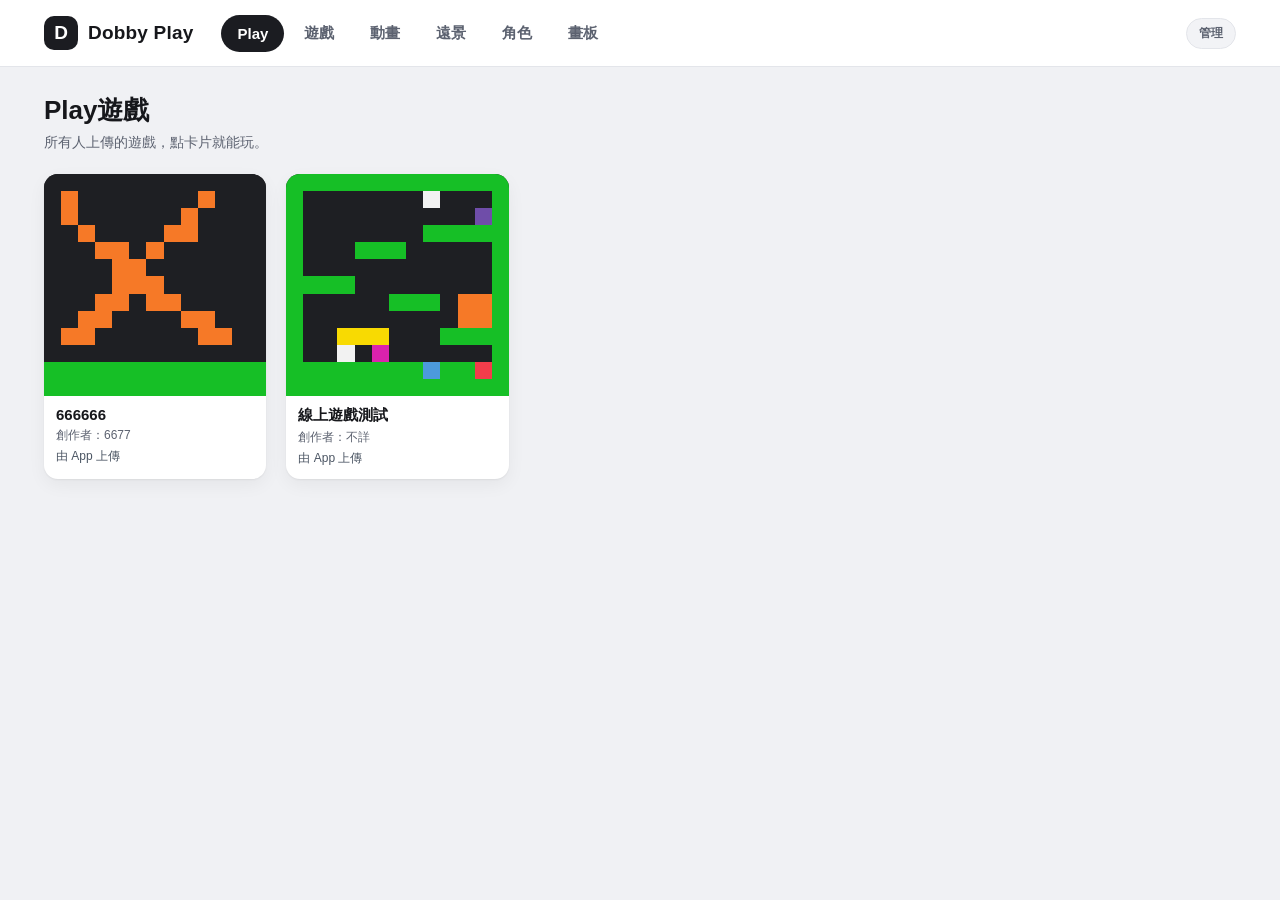
==== index.html @ 44bf74f0 "Fix Play game payload decoding (gzip bytes support)" ====
<!DOCTYPE html>
<html lang="zh-Hant">
<head>
<meta charset="utf-8">
<meta name="viewport" content="width=device-width, initial-scale=1.0">
<title>Dobby Play — 探索大家的創作</title>
<link rel="icon" type="image/png" href="index.icon.png">
<link rel="stylesheet" href="site.css?v=2026110305">
<script>
  // 舊分享連結（/#g=…）直接轉到遊戲頁，避免落在探索首頁。
  if (location.hash.indexOf('#g=') === 0) location.replace('play.html' + location.hash);
</script>
</head>
<body>
<header class="topbar">
  <div class="topbar-inner">
    <a class="brand" href="./">
      <span class="brand-mark">D</span>
      <span class="brand-name">Dobby Play</span>
    </a>
    <nav class="tabs" id="tabs">
      <button class="tab is-active" data-type="game">Play</button>
      <button class="tab" data-type="rooms">遊戲</button>
      <button class="tab" data-type="animation">動畫</button>
      <button class="tab" data-type="background">遠景</button>
      <button class="tab" data-type="character">角色</button>
      <button class="tab" data-type="board">畫板</button>
    </nav>
    <div class="topbar-right">
      <a class="hint-chip admin-link" id="adminLink" href="admin.html">管理</a>
    </div>
  </div>
</header>

<main class="page">
  <div class="section-head">
    <h1 id="sectionTitle">Play遊戲</h1>
    <p id="sectionSub">所有人上傳的遊戲，點卡片就能玩。</p>
  </div>
  <div class="grid" id="grid"></div>
  <div class="empty" id="emptyState" hidden>這裡還沒有作品。</div>
</main>

<div class="toast" id="toast" hidden></div>
<script src="site.js?v=2026110306"></script>
</body>
</html>
---- site.css ----
:root {
  --bg: #f0f1f4;
  --card: #ffffff;
  --ink: #16171b;
  --ink-soft: #5c6270;
  --line: #e3e5ea;
  --accent: #2b7cf7;
  --thumb-bg: #141519;
  --radius: 14px;
  --shadow: 0 1px 2px rgba(16, 18, 24, .06), 0 6px 18px rgba(16, 18, 24, .05);
}

* { box-sizing: border-box; }

html, body {
  margin: 0;
  padding: 0;
  background: var(--bg);
  color: var(--ink);
  font-family: "Noto Sans TC", "PingFang TC", "Microsoft JhengHei", -apple-system, "Segoe UI", Arial, sans-serif;
  -webkit-font-smoothing: antialiased;
}

/* --- 頂列 --- */
.topbar {
  position: sticky;
  top: 0;
  z-index: 20;
  background: #fff;
  border-bottom: 1px solid var(--line);
}

.topbar-inner {
  max-width: 1240px;
  margin: 0 auto;
  height: 66px;
  padding: 0 24px;
  display: flex;
  align-items: center;
  gap: 28px;
}

.brand {
  display: flex;
  align-items: center;
  gap: 10px;
  text-decoration: none;
  color: var(--ink);
  flex: 0 0 auto;
}

.brand-mark {
  width: 34px;
  height: 34px;
  border-radius: 10px;
  background: #1b1c21;
  color: #fff;
  font-weight: 800;
  font-size: 19px;
  display: grid;
  place-items: center;
}

.brand-name {
  font-weight: 800;
  font-size: 19px;
  letter-spacing: .2px;
}

.tabs {
  display: flex;
  gap: 4px;
  flex: 1 1 auto;
  overflow-x: auto;
  scrollbar-width: none;
}

.tabs::-webkit-scrollbar { display: none; }

.tab {
  border: 0;
  background: transparent;
  color: var(--ink-soft);
  font: inherit;
  font-weight: 700;
  font-size: 15px;
  padding: 9px 16px;
  border-radius: 999px;
  cursor: pointer;
  white-space: nowrap;
}

.tab:hover { background: #eef0f4; color: var(--ink); }

.tab.is-active { background: #1b1c21; color: #fff; }

.topbar-right {
  flex: 0 0 auto;
  display: flex;
  align-items: center;
  gap: 8px;
}

.admin-link {
  text-decoration: none;
  color: var(--ink);
  font-weight: 700;
}

.hint-chip {
  font-size: 12px;
  color: var(--ink-soft);
  background: #f2f3f6;
  border: 1px solid var(--line);
  border-radius: 999px;
  padding: 6px 12px;
  white-space: nowrap;
}

/* --- 內容 --- */
.page {
  max-width: 1240px;
  margin: 0 auto;
  padding: 26px 24px 64px;
}

.section-head h1 {
  font-size: 26px;
  margin: 0 0 6px;
}

.section-head p {
  margin: 0 0 22px;
  color: var(--ink-soft);
  font-size: 14px;
}

.grid {
  display: grid;
  grid-template-columns: repeat(auto-fill, minmax(196px, 1fr));
  gap: 22px 20px;
}

.card {
  background: var(--card);
  border-radius: var(--radius);
  box-shadow: var(--shadow);
  overflow: hidden;
  cursor: pointer;
  transition: transform .12s ease, box-shadow .12s ease;
  display: flex;
  flex-direction: column;
}

.card:hover {
  transform: translateY(-2px);
  box-shadow: 0 2px 4px rgba(16, 18, 24, .08), 0 12px 26px rgba(16, 18, 24, .1);
}

.thumb {
  aspect-ratio: 1 / 1;
  background: var(--thumb-bg);
  display: grid;
  place-items: center;
  overflow: hidden;
}

.thumb img {
  width: 100%;
  height: 100%;
  object-fit: contain;
  image-rendering: pixelated;
  display: block;
}

.card-body {
  padding: 10px 12px 12px;
  display: flex;
  flex-direction: column;
  gap: 4px;
}

.card-title {
  font-size: 15px;
  font-weight: 700;
  margin: 0;
  white-space: nowrap;
  overflow: hidden;
  text-overflow: ellipsis;
}

.card-creator {
  font-size: 12px;
  color: var(--ink-soft);
  margin: 0;
  white-space: nowrap;
  overflow: hidden;
  text-overflow: ellipsis;
}

.card-meta {
  font-size: 12px;
  color: #4b5563;
  margin: 0;
  display: flex;
  align-items: center;
  gap: 4px;
}

.badge {
  font-size: 11px;
  font-weight: 700;
  color: #fff;
  background: #8a8fa0;
  border-radius: 999px;
  padding: 2px 8px;
  margin-left: auto;
}

.card.is-local .badge { background: #16a34a; }

/* 製作卡片 */
.make-card {
  border: 2px dashed #c7cbd4;
  border-radius: var(--radius);
  background: transparent;
  display: flex;
  flex-direction: column;
  align-items: center;
  justify-content: center;
  gap: 10px;
  min-height: 200px;
  cursor: pointer;
  color: var(--ink-soft);
  font-weight: 700;
  font-size: 14px;
  transition: border-color .12s ease, color .12s ease, background .12s ease;
}

.make-card:hover {
  border-color: var(--accent);
  color: var(--accent);
  background: rgba(43, 124, 247, .05);
}

.make-plus {
  width: 46px;
  height: 46px;
  border-radius: 50%;
  background: #1b1c21;
  color: #fff;
  font-size: 26px;
  font-weight: 700;
  display: grid;
  place-items: center;
  line-height: 1;
}

.empty {
  text-align: center;
  color: var(--ink-soft);
  padding: 72px 0;
  font-size: 15px;
}

/* --- 上傳表單（遊戲素材頁籤） --- */
.uploader {
  background: var(--card);
  border: 1px solid var(--line);
  border-radius: var(--radius);
  box-shadow: var(--shadow);
  padding: 18px 20px 20px;
  margin: 0 0 26px;
}

.uploader h2 { margin: 0 0 4px; font-size: 18px; }
.uploader-note { margin: 0 0 16px; color: var(--ink-soft); font-size: 13px; }
.uploader-row { display: flex; flex-wrap: wrap; align-items: flex-end; gap: 12px; margin-bottom: 12px; }
.uploader-row .field { min-width: 180px; flex: 1 1 180px; }

.uploader .field select {
  height: 42px;
  border: 1px solid var(--line);
  border-radius: 10px;
  padding: 0 10px;
  font: inherit;
  font-size: 14px;
  color: var(--ink);
  background: #fff;
}

.uploader .field input[type="file"] {
  height: 42px;
  border: 1px solid var(--line);
  border-radius: 10px;
  padding: 7px 10px;
  font-size: 13px;
  background: #fff;
}

.msg { font-size: 13px; color: var(--ink-soft); margin: 4px 0 0; min-height: 18px; }

@media (max-width: 760px) {
  .uploader-row .field { flex-basis: 100%; }
}

/* --- 編輯器 --- */
.editor-mask {
  position: fixed;
  inset: 0;
  background: rgba(12, 14, 20, .55);
  z-index: 60;
  display: grid;
  place-items: center;
  padding: 24px;
}

.editor-mask[hidden] { display: none; }

.editor {
  width: min(920px, 100%);
  background: #fff;
  border-radius: 20px;
  box-shadow: 0 24px 60px rgba(0, 0, 0, .28);
  padding: 22px 24px 24px;
}

.editor-head {
  display: flex;
  align-items: center;
  justify-content: space-between;
  margin-bottom: 18px;
}

.editor-head h2 { margin: 0; font-size: 20px; }

.editor-actions { display: flex; gap: 8px; }

.btn {
  border: 0;
  border-radius: 10px;
  font: inherit;
  font-weight: 700;
  font-size: 14px;
  padding: 10px 18px;
  cursor: pointer;
}

.btn.primary { background: var(--accent); color: #fff; }
.btn.primary:hover { background: #1f6ee6; }
.btn.ghost { background: #eef0f4; color: var(--ink); }
.btn.ghost:hover { background: #e3e6ec; }

.editor-body { display: flex; gap: 26px; }

.canvas-wrap {
  flex: 0 0 auto;
  background: #141519;
  border-radius: 14px;
  padding: 10px;
}

#pixelCanvas {
  display: block;
  width: 480px;
  height: 480px;
  image-rendering: pixelated;
  cursor: crosshair;
  touch-action: none;
  background:
    repeating-conic-gradient(#23252c 0% 25%, #1b1d23 0% 50%) 0 0 / 40px 40px;
}

.editor-side {
  flex: 1 1 auto;
  display: flex;
  flex-direction: column;
  gap: 14px;
  min-width: 240px;
}

.field { display: flex; flex-direction: column; gap: 6px; font-size: 13px; color: var(--ink-soft); font-weight: 700; }

.field input {
  height: 42px;
  border: 1px solid var(--line);
  border-radius: 10px;
  padding: 0 12px;
  font: inherit;
  font-size: 14px;
  color: var(--ink);
  outline: none;
}

.field input:focus { border-color: var(--accent); }

.palette { display: grid; grid-template-columns: repeat(4, 1fr); gap: 8px; }

.swatch {
  height: 42px;
  border-radius: 10px;
  border: 3px solid transparent;
  cursor: pointer;
}

.swatch.is-active { border-color: #1b1c21; }

.tools { display: grid; grid-template-columns: repeat(3, 1fr); gap: 8px; }

.tool {
  border: 1px solid var(--line);
  background: #fff;
  border-radius: 10px;
  font: inherit;
  font-size: 13px;
  font-weight: 700;
  color: var(--ink);
  padding: 8px 6px;
  cursor: pointer;
}

.tool.is-active { background: #1b1c21; color: #fff; border-color: #1b1c21; }

.editor-note { font-size: 12px; color: var(--ink-soft); line-height: 1.6; margin: 4px 0 0; }

/* --- 提示 --- */
.toast {
  position: fixed;
  left: 50%;
  bottom: 32px;
  transform: translateX(-50%);
  background: #1b1c21;
  color: #fff;
  font-size: 14px;
  padding: 12px 20px;
  border-radius: 999px;
  z-index: 80;
  box-shadow: 0 8px 24px rgba(0, 0, 0, .25);
}

@media (max-width: 760px) {
  .topbar-inner { gap: 14px; padding: 0 14px; }
  .brand-name { display: none; }
  .hint-chip { display: none; }
  .grid { grid-template-columns: repeat(auto-fill, minmax(150px, 1fr)); gap: 16px 12px; }
  .editor-body { flex-direction: column; }
  #pixelCanvas { width: 100%; height: auto; aspect-ratio: 1 / 1; }
}
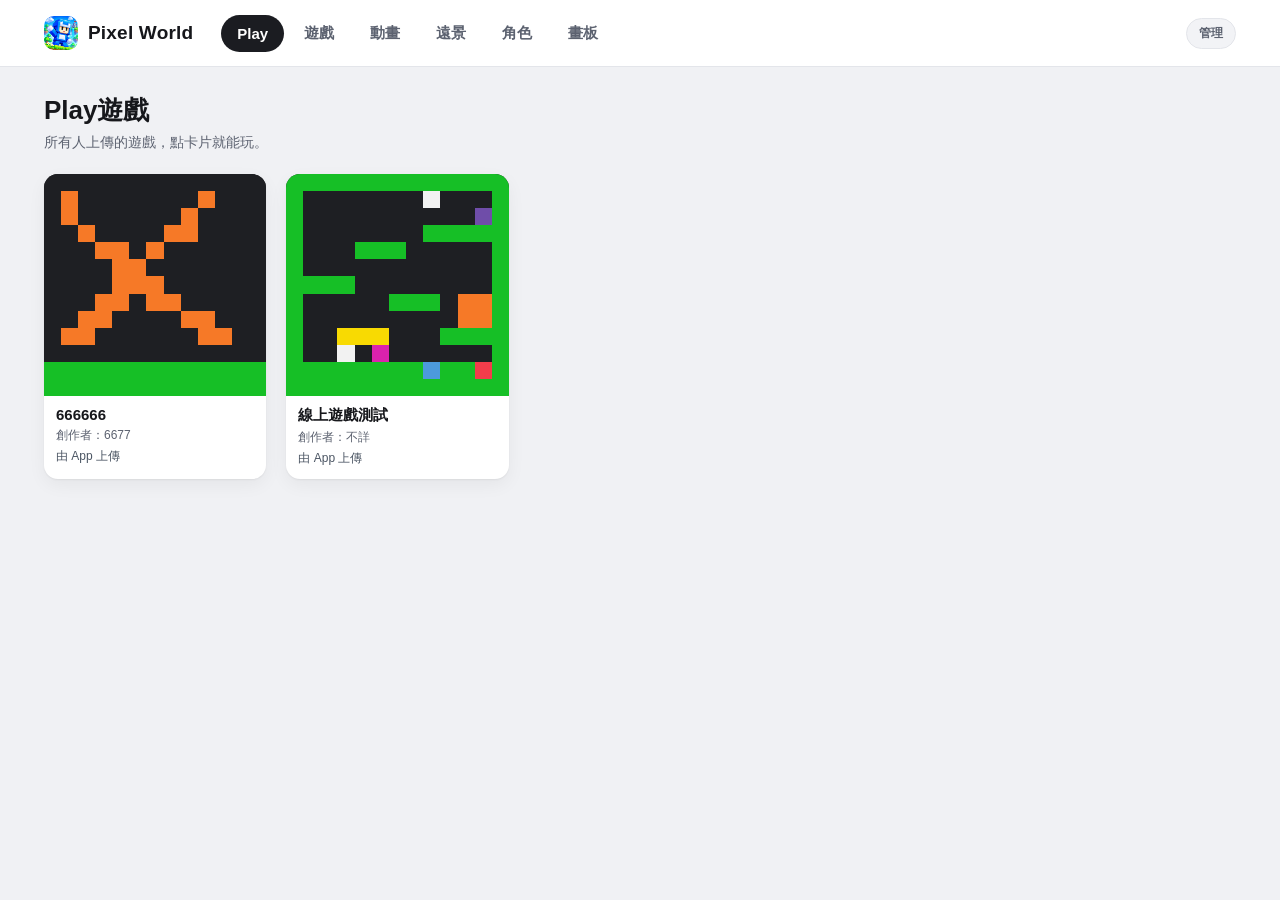
==== commit 7e0f02ae: "Rebrand: Dobby Play -> Pixel World" ====
--- a/index.html
+++ b/index.html
@@ -3,7 +3,7 @@
 <head>
 <meta charset="utf-8">
 <meta name="viewport" content="width=device-width, initial-scale=1.0">
-<title>Dobby Play — 探索大家的創作</title>
+<title>Pixel World — 探索大家的創作</title>
 <link rel="icon" type="image/png" href="index.icon.png">
 <link rel="stylesheet" href="site.css?v=2026110305">
 <script>
@@ -15,8 +15,8 @@
 <header class="topbar">
   <div class="topbar-inner">
     <a class="brand" href="./">
-      <span class="brand-mark">D</span>
-      <span class="brand-name">Dobby Play</span>
+      <img class="brand-mark" src="brand-icon.png" alt="Pixel World">
+      <span class="brand-name">Pixel World</span>
     </a>
     <nav class="tabs" id="tabs">
       <button class="tab is-active" data-type="game">Play</button>
--- a/site.css
+++ b/site.css
@@ -53,12 +53,8 @@
   width: 34px;
   height: 34px;
   border-radius: 10px;
-  background: #1b1c21;
-  color: #fff;
-  font-weight: 800;
-  font-size: 19px;
-  display: grid;
-  place-items: center;
+  object-fit: cover;
+  display: block;
 }
 
 .brand-name {
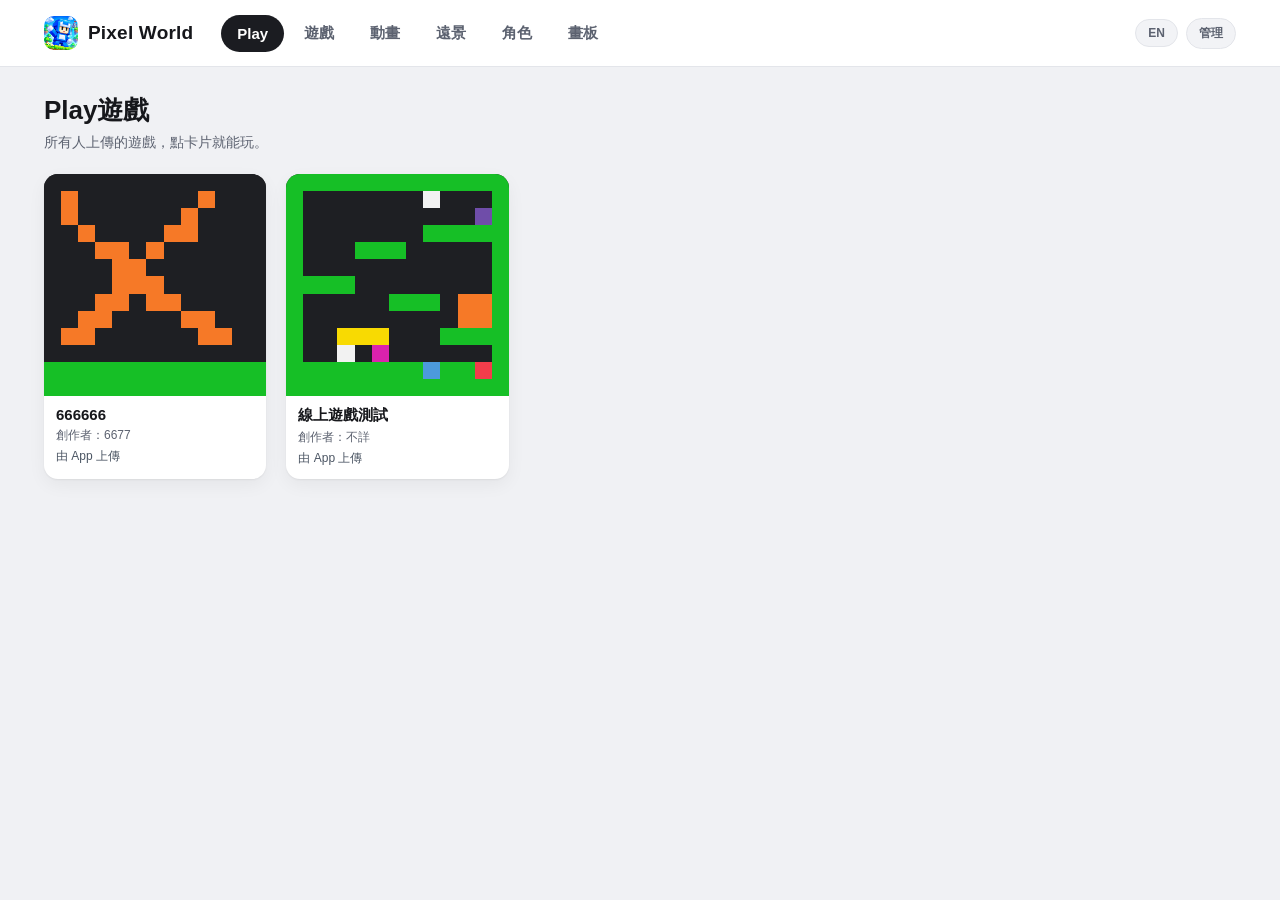
==== commit 9c2e4170: "feat: wire i18n toggle and zh/en buttons into topbar" ====
--- a/index.html
+++ b/index.html
@@ -1,15 +1,16 @@
 <!DOCTYPE html>
-<html lang="zh-Hant">
+<html lang="zh-Hant" data-i18n-title="index.pageTitle">
 <head>
 <meta charset="utf-8">
 <meta name="viewport" content="width=device-width, initial-scale=1.0">
 <title>Pixel World — 探索大家的創作</title>
-<link rel="icon" type="image/png" href="index.icon.png">
-<link rel="stylesheet" href="site.css?v=2026110305">
+<link rel="icon" type="image/png" href="index.icon.png?v=2">
+<link rel="stylesheet" href="site.css?v=2026111302">
 <script>
   // 舊分享連結（/#g=…）直接轉到遊戲頁，避免落在探索首頁。
   if (location.hash.indexOf('#g=') === 0) location.replace('play.html' + location.hash);
 </script>
+<script src="i18n.js?v=2026111302"></script>
 </head>
 <body>
 <header class="topbar">
@@ -19,15 +20,16 @@
       <span class="brand-name">Pixel World</span>
     </a>
     <nav class="tabs" id="tabs">
-      <button class="tab is-active" data-type="game">Play</button>
-      <button class="tab" data-type="rooms">遊戲</button>
-      <button class="tab" data-type="animation">動畫</button>
-      <button class="tab" data-type="background">遠景</button>
-      <button class="tab" data-type="character">角色</button>
-      <button class="tab" data-type="board">畫板</button>
+      <button class="tab is-active" data-type="game" data-i18n="tab.play">Play</button>
+      <button class="tab" data-type="rooms" data-i18n="tab.game">遊戲</button>
+      <button class="tab" data-type="animation" data-i18n="tab.animation">動畫</button>
+      <button class="tab" data-type="background" data-i18n="tab.background">遠景</button>
+      <button class="tab" data-type="character" data-i18n="tab.character">角色</button>
+      <button class="tab" data-type="board" data-i18n="tab.board">畫板</button>
     </nav>
     <div class="topbar-right">
-      <a class="hint-chip admin-link" id="adminLink" href="admin.html">管理</a>
+      <button class="hint-chip lang-toggle" type="button" data-lang-toggle aria-label="切換為英文">EN</button>
+      <a class="hint-chip admin-link" id="adminLink" href="admin.html" data-i18n="admin.link">管理</a>
     </div>
   </div>
 </header>
@@ -38,7 +40,7 @@
     <p id="sectionSub">所有人上傳的遊戲，點卡片就能玩。</p>
   </div>
   <div class="grid" id="grid"></div>
-  <div class="empty" id="emptyState" hidden>這裡還沒有作品。</div>
+  <div class="empty" id="emptyState" hidden data-i18n="index.empty">這裡還沒有作品。</div>
 </main>
 
 <div class="toast" id="toast" hidden></div>
--- a/site.css
+++ b/site.css
@@ -113,6 +113,24 @@
   white-space: nowrap;
 }
 
+/* 語言切換按鈕 */
+.lang-toggle {
+  font-family: inherit;
+  font-weight: 700;
+  cursor: pointer;
+  transition: background .12s ease, color .12s ease, border-color .12s ease;
+}
+
+.lang-toggle:hover {
+  background: #e6e9ef;
+  color: var(--ink);
+  border-color: #d4d8e0;
+}
+
+.lang-toggle:active {
+  background: #dde1e8;
+}
+
 /* --- 內容 --- */
 .page {
   max-width: 1240px;
@@ -438,6 +456,7 @@
   .topbar-inner { gap: 14px; padding: 0 14px; }
   .brand-name { display: none; }
   .hint-chip { display: none; }
+  .hint-chip.lang-toggle { display: inline-flex; }
   .grid { grid-template-columns: repeat(auto-fill, minmax(150px, 1fr)); gap: 16px 12px; }
   .editor-body { flex-direction: column; }
   #pixelCanvas { width: 100%; height: auto; aspect-ratio: 1 / 1; }
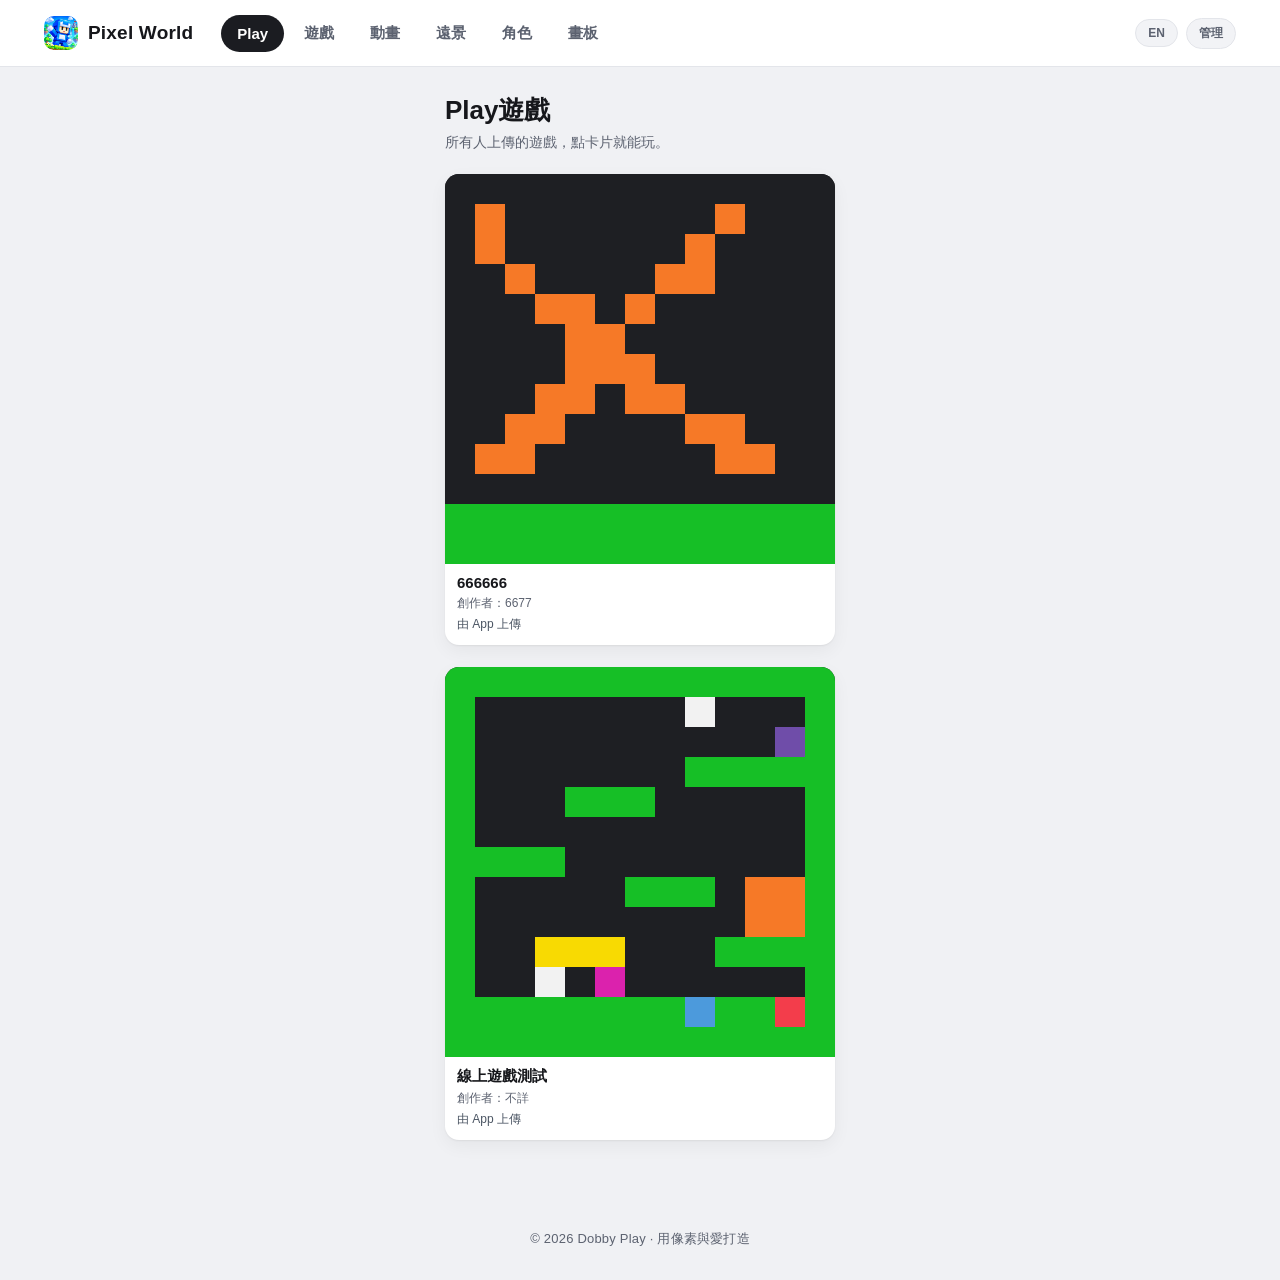
==== commit 666051ed: "feat: wire i18n toggle and zh/en buttons into topbar" ====
--- a/index.html
+++ b/index.html
@@ -5,12 +5,12 @@
 <meta name="viewport" content="width=device-width, initial-scale=1.0">
 <title>Pixel World — 探索大家的創作</title>
 <link rel="icon" type="image/png" href="index.icon.png?v=2">
-<link rel="stylesheet" href="site.css?v=2026111302">
+<link rel="stylesheet" href="site.css?v=2026111304">
 <script>
   // 舊分享連結（/#g=…）直接轉到遊戲頁，避免落在探索首頁。
   if (location.hash.indexOf('#g=') === 0) location.replace('play.html' + location.hash);
 </script>
-<script src="i18n.js?v=2026111302"></script>
+<script src="i18n.js?v=2026111304"></script>
 </head>
 <body>
 <header class="topbar">
@@ -43,7 +43,11 @@
   <div class="empty" id="emptyState" hidden data-i18n="index.empty">這裡還沒有作品。</div>
 </main>
 
+<footer class="site-footer">
+  <p data-i18n="footer.copy">© 2026 Dobby Play · 用像素與愛打造</p>
+</footer>
+
 <div class="toast" id="toast" hidden></div>
-<script src="site.js?v=2026110306"></script>
+<script src="site.js?v=2026111303"></script>
 </body>
 </html>
--- a/site.css
+++ b/site.css
@@ -12,6 +12,25 @@
 
 * { box-sizing: border-box; }
 
+/* --- 頁尾 --- */
+body:has(> .site-footer) {
+  min-height: 100vh;
+  display: flex;
+  flex-direction: column;
+}
+body:has(> .site-footer) > .page {
+  flex: 1 0 auto;
+}
+.site-footer {
+  margin-top: auto;
+  padding: 26px 24px 32px;
+  text-align: center;
+  color: var(--ink-soft);
+  font-size: 13px;
+  letter-spacing: .2px;
+}
+.site-footer p { margin: 0; }
+
 html, body {
   margin: 0;
   padding: 0;
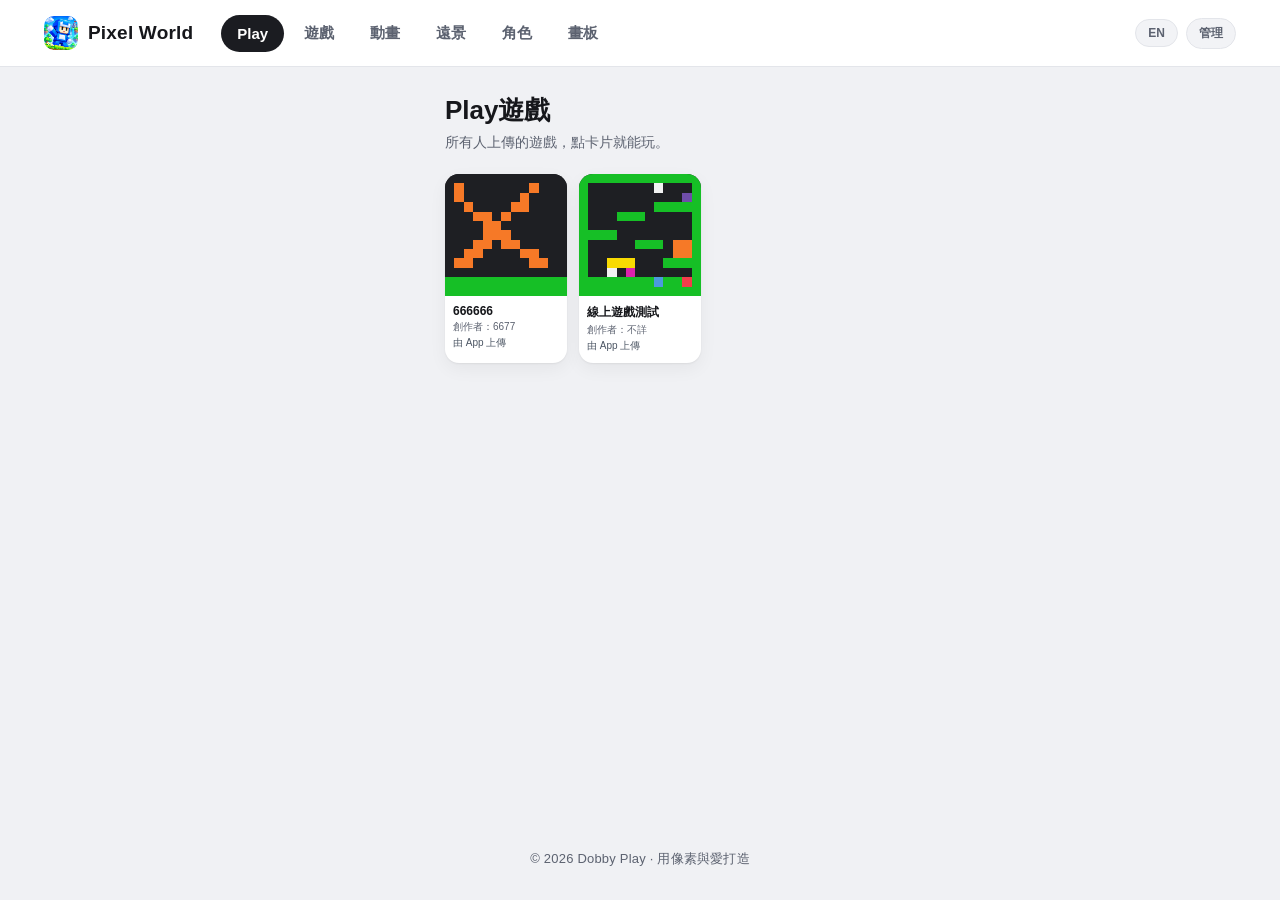
==== commit ccc1a0ef: "style(site): 10 cards per row with smaller thumbnails" ====
--- a/index.html
+++ b/index.html
@@ -5,7 +5,7 @@
 <meta name="viewport" content="width=device-width, initial-scale=1.0">
 <title>Pixel World — 探索大家的創作</title>
 <link rel="icon" type="image/png" href="index.icon.png?v=2">
-<link rel="stylesheet" href="site.css?v=2026111304">
+<link rel="stylesheet" href="site.css?v=2026111305">
 <script>
   // 舊分享連結（/#g=…）直接轉到遊戲頁，避免落在探索首頁。
   if (location.hash.indexOf('#g=') === 0) location.replace('play.html' + location.hash);
--- a/site.css
+++ b/site.css
@@ -170,8 +170,8 @@
 
 .grid {
   display: grid;
-  grid-template-columns: repeat(auto-fill, minmax(196px, 1fr));
-  gap: 22px 20px;
+  grid-template-columns: repeat(auto-fill, minmax(100px, 1fr));
+  gap: 18px 12px;
 }
 
 .card {
@@ -207,14 +207,14 @@
 }
 
 .card-body {
-  padding: 10px 12px 12px;
+  padding: 8px 8px 10px;
   display: flex;
   flex-direction: column;
-  gap: 4px;
+  gap: 2px;
 }
 
 .card-title {
-  font-size: 15px;
+  font-size: 12px;
   font-weight: 700;
   margin: 0;
   white-space: nowrap;
@@ -223,7 +223,7 @@
 }
 
 .card-creator {
-  font-size: 12px;
+  font-size: 10px;
   color: var(--ink-soft);
   margin: 0;
   white-space: nowrap;
@@ -232,21 +232,21 @@
 }
 
 .card-meta {
-  font-size: 12px;
+  font-size: 10px;
   color: #4b5563;
   margin: 0;
   display: flex;
   align-items: center;
-  gap: 4px;
+  gap: 3px;
 }
 
 .badge {
-  font-size: 11px;
+  font-size: 9px;
   font-weight: 700;
   color: #fff;
   background: #8a8fa0;
   border-radius: 999px;
-  padding: 2px 8px;
+  padding: 1px 5px;
   margin-left: auto;
 }
 
@@ -476,7 +476,7 @@
   .brand-name { display: none; }
   .hint-chip { display: none; }
   .hint-chip.lang-toggle { display: inline-flex; }
-  .grid { grid-template-columns: repeat(auto-fill, minmax(150px, 1fr)); gap: 16px 12px; }
+  .grid { grid-template-columns: repeat(auto-fill, minmax(84px, 1fr)); gap: 14px 10px; }
   .editor-body { flex-direction: column; }
   #pixelCanvas { width: 100%; height: auto; aspect-ratio: 1 / 1; }
 }
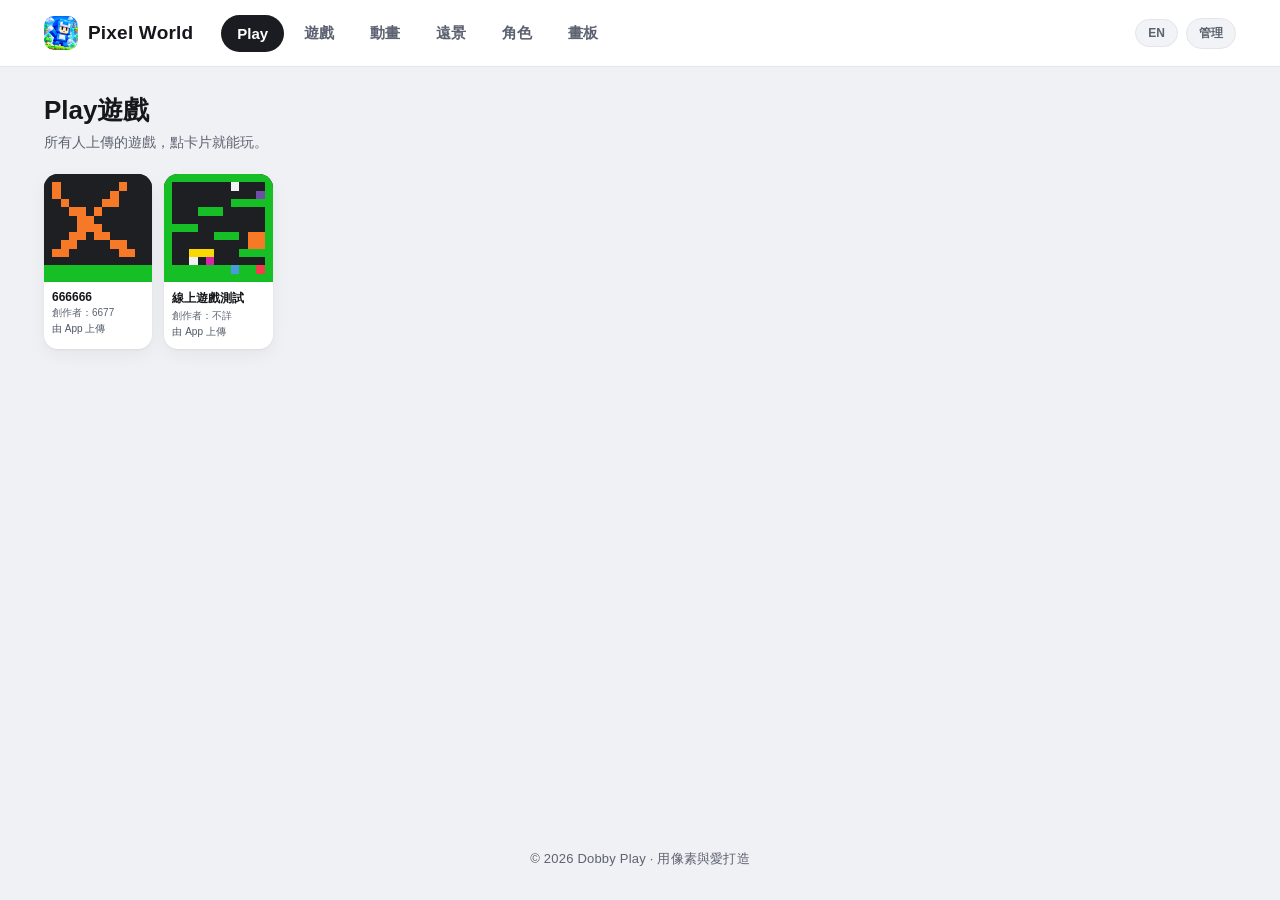
==== commit 382c0efc: "style(site): fixed 10-column grid" ====
--- a/index.html
+++ b/index.html
@@ -5,7 +5,7 @@
 <meta name="viewport" content="width=device-width, initial-scale=1.0">
 <title>Pixel World — 探索大家的創作</title>
 <link rel="icon" type="image/png" href="index.icon.png?v=2">
-<link rel="stylesheet" href="site.css?v=2026111305">
+<link rel="stylesheet" href="site.css?v=2026111306">
 <script>
   // 舊分享連結（/#g=…）直接轉到遊戲頁，避免落在探索首頁。
   if (location.hash.indexOf('#g=') === 0) location.replace('play.html' + location.hash);
--- a/site.css
+++ b/site.css
@@ -170,7 +170,7 @@
 
 .grid {
   display: grid;
-  grid-template-columns: repeat(auto-fill, minmax(100px, 1fr));
+  grid-template-columns: repeat(10, minmax(0, 1fr));
   gap: 18px 12px;
 }
 
@@ -476,7 +476,7 @@
   .brand-name { display: none; }
   .hint-chip { display: none; }
   .hint-chip.lang-toggle { display: inline-flex; }
-  .grid { grid-template-columns: repeat(auto-fill, minmax(84px, 1fr)); gap: 14px 10px; }
+  .grid { grid-template-columns: repeat(5, minmax(0, 1fr)); gap: 14px 10px; }
   .editor-body { flex-direction: column; }
   #pixelCanvas { width: 100%; height: auto; aspect-ratio: 1 / 1; }
 }
